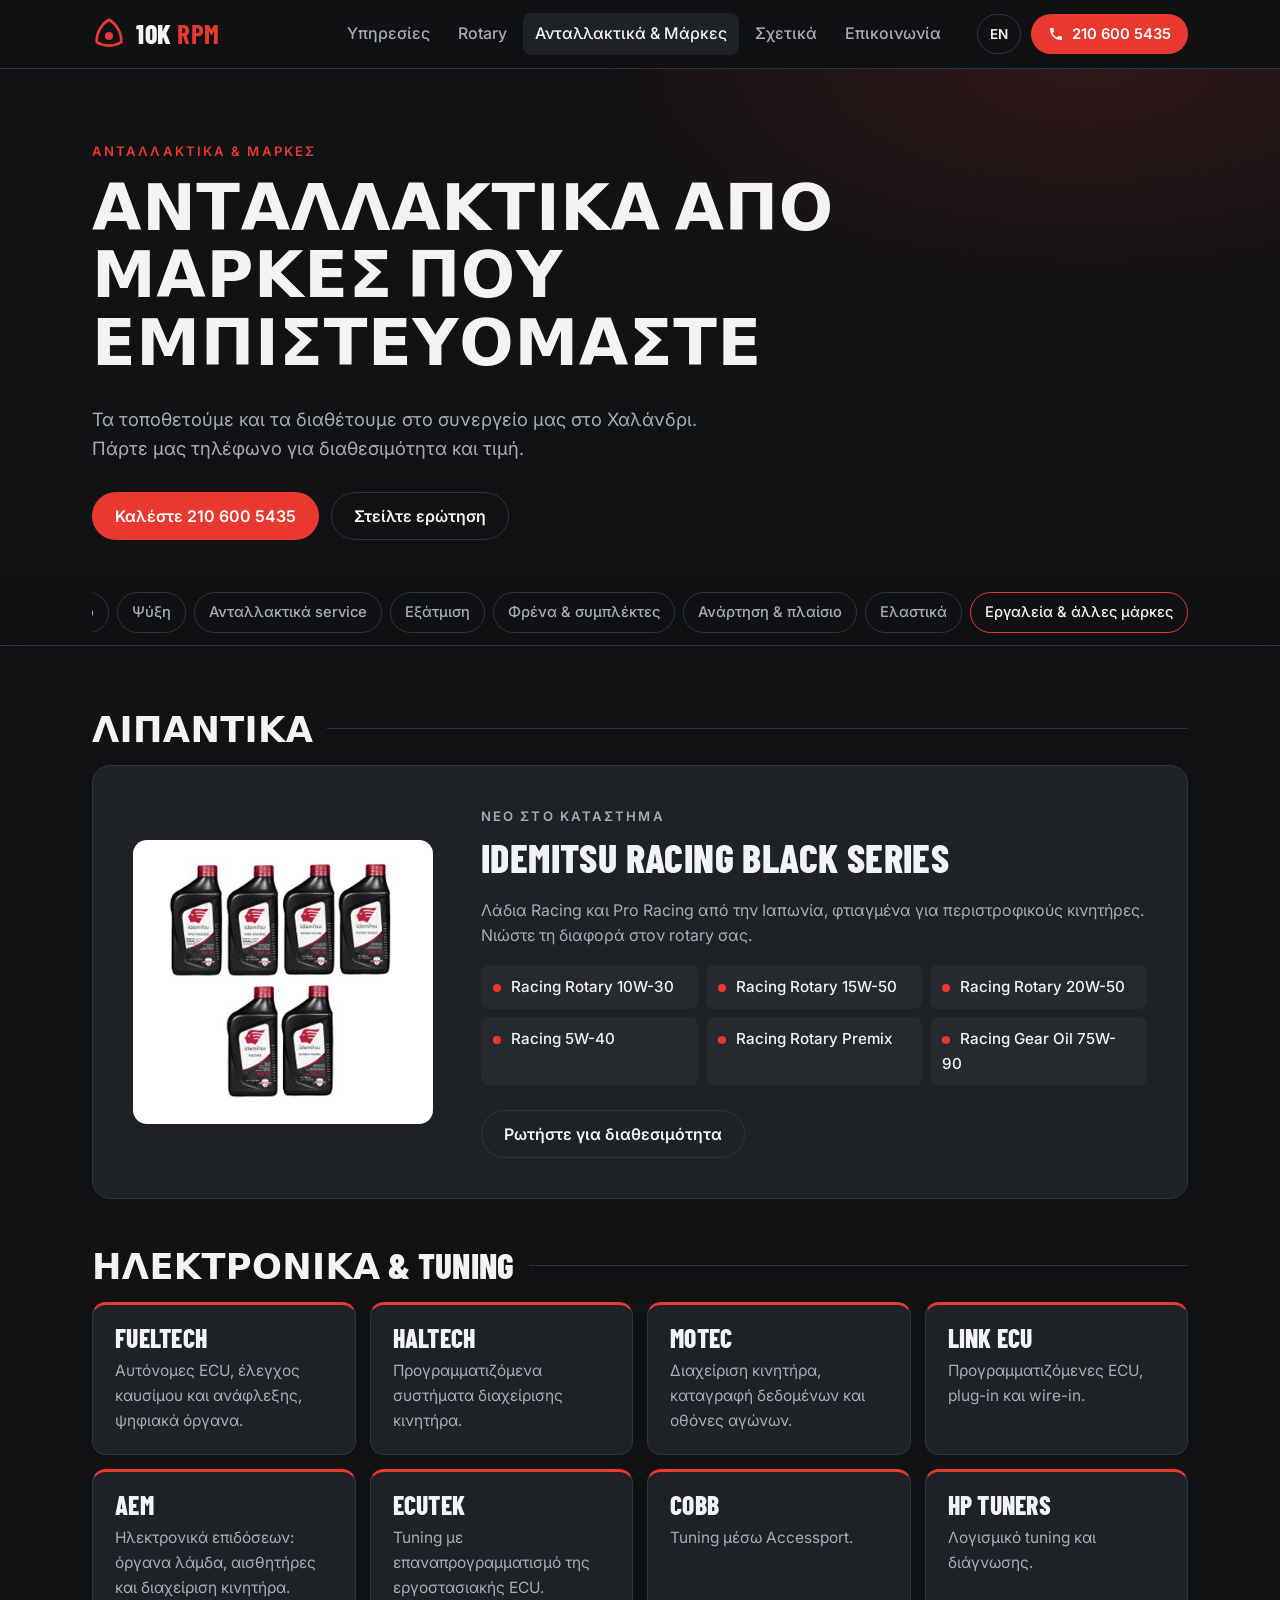
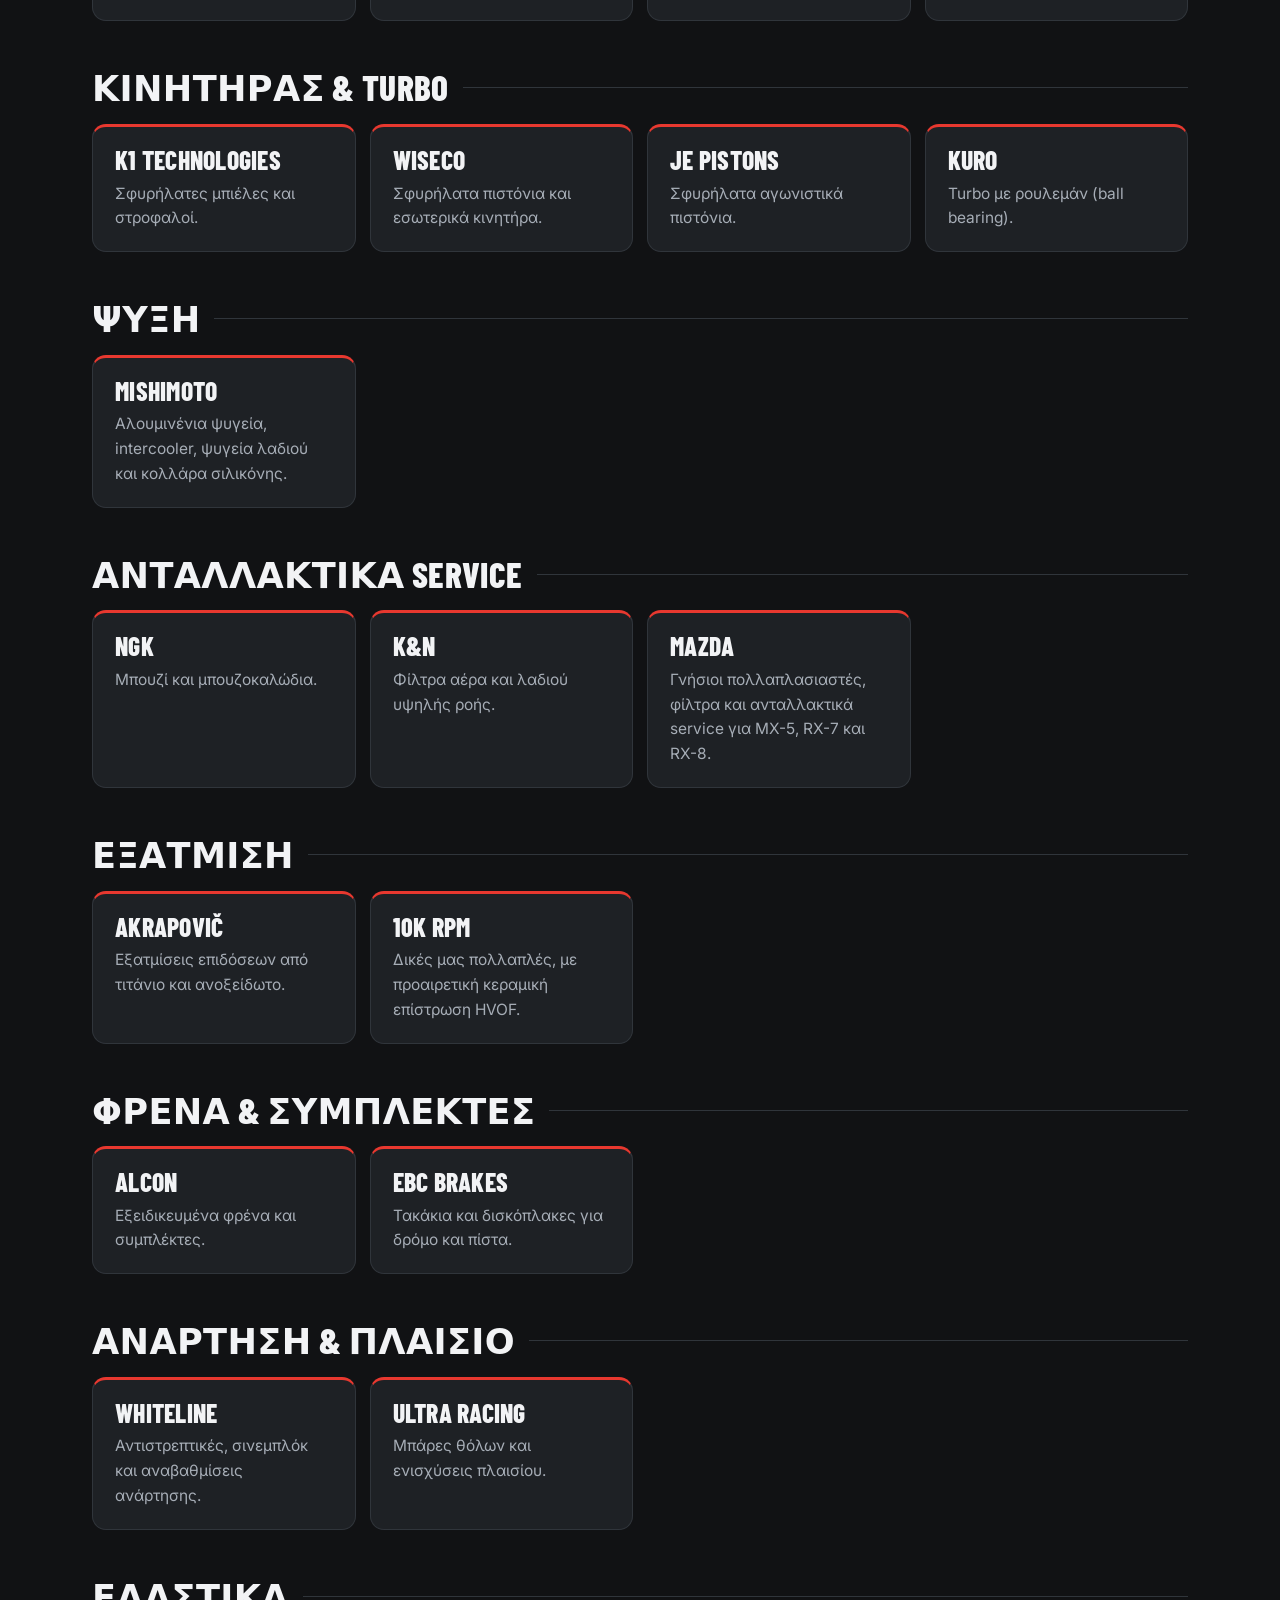
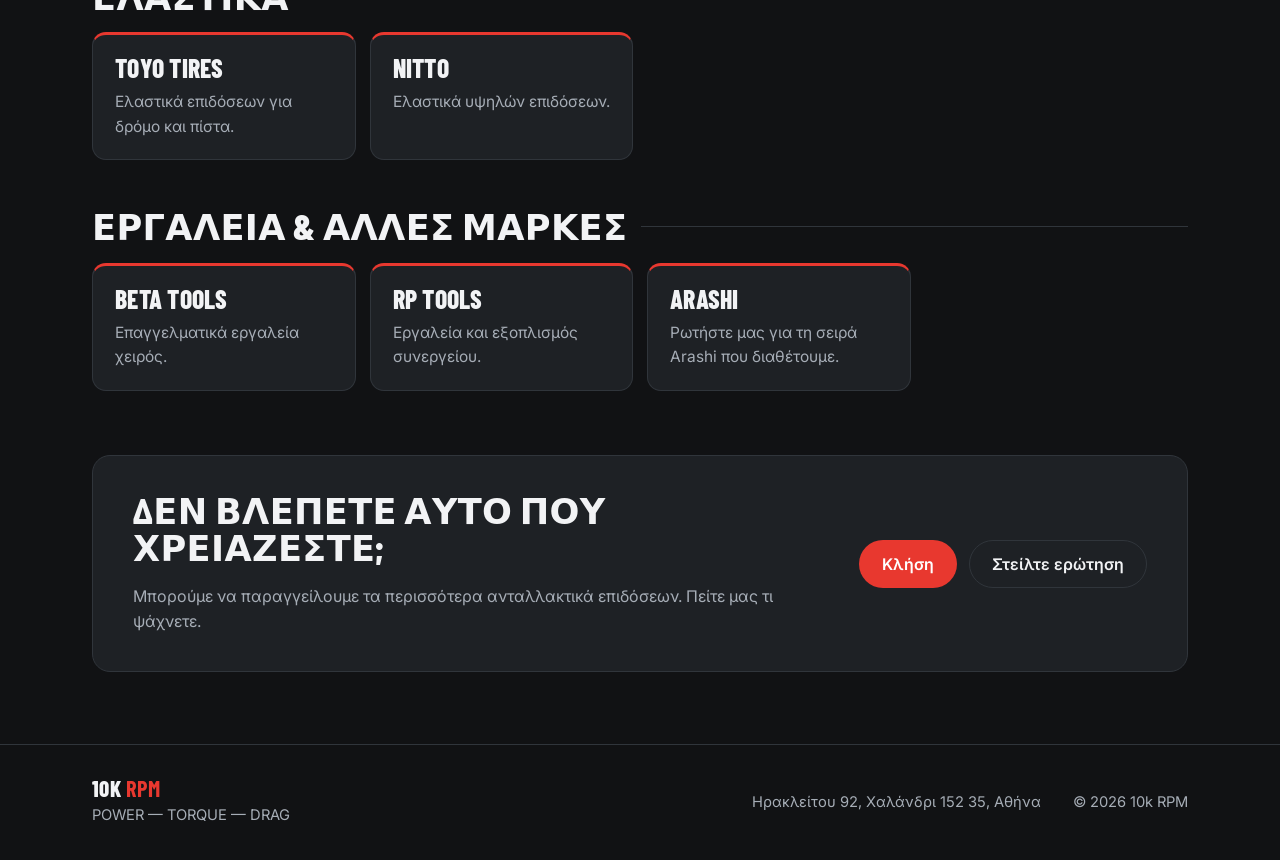
==== parts.html @ 4b0e2287 "Move parts and brands to their own page Add parts.html with every brand from the original site (27, " ====
<!doctype html>
<html lang="el">
<head>
  <meta charset="utf-8">
  <meta name="viewport" content="width=device-width, initial-scale=1">
  <title>Ανταλλακτικά &amp; Μάρκες | 10k RPM</title>
  <meta name="description" content="Ανταλλακτικά και μάρκες στην 10k RPM, Χαλάνδρι: Idemitsu, Mishimoto, FuelTech, Haltech, MoTeC, Alcon, EBC, Whiteline, Akrapovič και άλλες 27 μάρκες.">
  <meta name="theme-color" content="#111214">
  <meta property="og:title" content="Ανταλλακτικά &amp; Μάρκες | 10k RPM">
  <meta property="og:description" content="Λάδια, ηλεκτρονικά, ψύξη, φρένα, ανάρτηση, εξατμίσεις και ελαστικά από τις μάρκες που εμπιστευόμαστε.">
  <meta property="og:locale" content="el_GR">
  <meta property="og:locale:alternate" content="en_GB">
  <meta property="og:image" content="assets/workshop.jpg">
  <meta property="og:type" content="website">
  <link rel="icon" href="assets/favicon.svg" type="image/svg+xml">
  <link rel="preconnect" href="https://fonts.googleapis.com">
  <link rel="preconnect" href="https://fonts.gstatic.com" crossorigin>
  <link href="https://fonts.googleapis.com/css2?family=Barlow+Condensed:wght@600;700;800&family=Inter:wght@400;500;600&display=swap" rel="stylesheet">
  <link rel="stylesheet" href="styles.css">
</head>
<body data-page="parts" data-title-en="Parts &amp; Brands | 10k RPM">
  <a class="skip" href="#main" data-i18n="skip">Μετάβαση στο περιεχόμενο</a>

  <header class="site-header" id="top">
    <div class="wrap header-inner">
      <a class="brand" href="index.html" aria-label="10k RPM, αρχή σελίδας">
        <svg class="rotor" viewBox="0 0 100 100" aria-hidden="true">
          <path d="M50 8 C72 20 88 48 86 74 C62 88 38 88 14 74 C12 48 28 20 50 8 Z" />
          <circle cx="50" cy="56" r="12" />
        </svg>
        <span class="brand-text">10k <b>RPM</b></span>
      </a>

      <nav class="nav" id="nav" aria-label="Main">
        <a href="index.html#services" data-i18n="nav.services">Υπηρεσίες</a>
        <a href="index.html#rotary" data-i18n="nav.rotary">Rotary</a>
        <a href="parts.html" aria-current="page" data-i18n="nav.parts">Ανταλλακτικά &amp; Μάρκες</a>
        <a href="index.html#about" data-i18n="nav.about">Σχετικά</a>
        <a href="index.html#contact" data-i18n="nav.contact">Επικοινωνία</a>
      </nav>

      <div class="header-actions">
        <button class="lang" id="lang" type="button" aria-label="Switch language to English">EN</button>
        <a class="btn btn-sm btn-primary header-call" href="tel:+302106005435">
          <svg viewBox="0 0 24 24" aria-hidden="true"><path d="M6.6 10.8a15.1 15.1 0 0 0 6.6 6.6l2.2-2.2a1 1 0 0 1 1-.25 11.4 11.4 0 0 0 3.6.57 1 1 0 0 1 1 1V20a1 1 0 0 1-1 1A17 17 0 0 1 3 4a1 1 0 0 1 1-1h3.5a1 1 0 0 1 1 1c0 1.25.2 2.45.57 3.57a1 1 0 0 1-.25 1z"/></svg>
          <span>210 600 5435</span>
        </a>
        <button class="menu-btn" id="menuBtn" type="button" aria-expanded="false" aria-controls="nav" aria-label="Μενού">
          <span></span><span></span><span></span>
        </button>
      </div>
    </div>
  </header>

  <main id="main">
    <section class="page-hero">
      <div class="wrap">
        <p class="eyebrow" data-i18n="pp.eyebrow">Ανταλλακτικά &amp; μάρκες</p>
        <h1 data-i18n="pp.title">Ανταλλακτικά από μάρκες που εμπιστευόμαστε</h1>
        <p class="lead" data-i18n="pp.lead">Τα τοποθετούμε και τα διαθέτουμε στο συνεργείο μας στο Χαλάνδρι. Πάρτε μας τηλέφωνο για διαθεσιμότητα και τιμή.</p>
        <div class="cta-row">
          <a class="btn btn-primary" href="tel:+302106005435"><span data-i18n="pp.call">Καλέστε 210 600 5435</span></a>
          <a class="btn btn-ghost" href="index.html#contact" data-i18n="pp.ask">Στείλτε ερώτηση</a>
        </div>
      </div>
    </section>

    <nav class="cat-nav" aria-label="Κατηγορίες" data-i18n-aria="pp.cats">
      <div class="wrap">
        <div class="cat-nav-inner">
          <a href="#cat-oil" data-i18n="pc.oil">Λιπαντικά</a>
          <a href="#cat-ecu" data-i18n="pc.ecu">Ηλεκτρονικά &amp; tuning</a>
          <a href="#cat-engine" data-i18n="pc.engine">Κινητήρας &amp; turbo</a>
          <a href="#cat-cooling" data-i18n="pc.cooling">Ψύξη</a>
          <a href="#cat-service" data-i18n="pc.service">Ανταλλακτικά service</a>
          <a href="#cat-exhaust" data-i18n="pc.exhaust">Εξάτμιση</a>
          <a href="#cat-brakes" data-i18n="pc.brakes">Φρένα &amp; συμπλέκτες</a>
          <a href="#cat-chassis" data-i18n="pc.chassis">Ανάρτηση &amp; πλαίσιο</a>
          <a href="#cat-tyres" data-i18n="pc.tyres">Ελαστικά</a>
          <a href="#cat-more" data-i18n="pc.more">Εργαλεία &amp; άλλες μάρκες</a>
        </div>
      </div>
    </nav>

    <div class="wrap parts">
      <section class="cat" id="cat-oil" aria-labelledby="h-oil">
        <h2 class="cat-title" id="h-oil" data-i18n="pc.oil">Λιπαντικά</h2>
        <div class="feature" id="b-idemitsu">
          <div class="feature-img">
            <img src="assets/idemitsu.jpg" width="328" height="308" loading="lazy" alt="Φιάλες λαδιού Idemitsu Racing" data-i18n-alt="oil.alt">
          </div>
          <div class="feature-copy">
            <p class="eyebrow" data-i18n="oil.eyebrow">Νέο στο κατάστημα</p>
            <h3 class="feature-title" data-i18n="oil.title">Idemitsu Racing Black Series</h3>
            <p data-i18n="oil.lead">Λάδια Racing και Pro Racing από την Ιαπωνία, φτιαγμένα για περιστροφικούς κινητήρες. Νιώστε τη διαφορά στον rotary σας.</p>
            <ul class="oil-list">
              <li>Racing Rotary 10W-30</li>
              <li>Racing Rotary 15W-50</li>
              <li>Racing Rotary 20W-50</li>
              <li>Racing 5W-40</li>
              <li>Racing Rotary Premix</li>
              <li>Racing Gear Oil 75W-90</li>
            </ul>
            <a class="btn btn-ghost" href="index.html#contact" data-i18n="oil.cta">Ρωτήστε για διαθεσιμότητα</a>
          </div>
        </div>
      </section>
      <section class="cat" id="cat-ecu" aria-labelledby="h-ecu">
        <h2 class="cat-title" id="h-ecu" data-i18n="pc.ecu">Ηλεκτρονικά &amp; tuning</h2>
        <div class="brand-grid">
          <article class="brand-card" id="b-fueltech">
            <h3>FuelTech</h3>
            <p data-i18n="b.fueltech">Αυτόνομες ECU, έλεγχος καυσίμου και ανάφλεξης, ψηφιακά όργανα.</p>
          </article>
          <article class="brand-card" id="b-haltech">
            <h3>Haltech</h3>
            <p data-i18n="b.haltech">Προγραμματιζόμενα συστήματα διαχείρισης κινητήρα.</p>
          </article>
          <article class="brand-card" id="b-motec">
            <h3>MoTeC</h3>
            <p data-i18n="b.motec">Διαχείριση κινητήρα, καταγραφή δεδομένων και οθόνες αγώνων.</p>
          </article>
          <article class="brand-card" id="b-link">
            <h3>Link ECU</h3>
            <p data-i18n="b.link">Προγραμματιζόμενες ECU, plug-in και wire-in.</p>
          </article>
          <article class="brand-card" id="b-aem">
            <h3>AEM</h3>
            <p data-i18n="b.aem">Ηλεκτρονικά επιδόσεων: όργανα λάμδα, αισθητήρες και διαχείριση κινητήρα.</p>
          </article>
          <article class="brand-card" id="b-ecutek">
            <h3>EcuTek</h3>
            <p data-i18n="b.ecutek">Tuning με επαναπρογραμματισμό της εργοστασιακής ECU.</p>
          </article>
          <article class="brand-card" id="b-cobb">
            <h3>Cobb</h3>
            <p data-i18n="b.cobb">Tuning μέσω Accessport.</p>
          </article>
          <article class="brand-card" id="b-hptuners">
            <h3>HP Tuners</h3>
            <p data-i18n="b.hptuners">Λογισμικό tuning και διάγνωσης.</p>
          </article>
        </div>
      </section>
      <section class="cat" id="cat-engine" aria-labelledby="h-engine">
        <h2 class="cat-title" id="h-engine" data-i18n="pc.engine">Κινητήρας &amp; turbo</h2>
        <div class="brand-grid">
          <article class="brand-card" id="b-k1">
            <h3>K1 Technologies</h3>
            <p data-i18n="b.k1">Σφυρήλατες μπιέλες και στροφαλοί.</p>
          </article>
          <article class="brand-card" id="b-wiseco">
            <h3>Wiseco</h3>
            <p data-i18n="b.wiseco">Σφυρήλατα πιστόνια και εσωτερικά κινητήρα.</p>
          </article>
          <article class="brand-card" id="b-je">
            <h3>JE Pistons</h3>
            <p data-i18n="b.je">Σφυρήλατα αγωνιστικά πιστόνια.</p>
          </article>
          <article class="brand-card" id="b-kuro">
            <h3>Kuro</h3>
            <p data-i18n="b.kuro">Turbo με ρουλεμάν (ball bearing).</p>
          </article>
        </div>
      </section>
      <section class="cat" id="cat-cooling" aria-labelledby="h-cooling">
        <h2 class="cat-title" id="h-cooling" data-i18n="pc.cooling">Ψύξη</h2>
        <div class="brand-grid">
          <article class="brand-card" id="b-mishimoto">
            <h3>Mishimoto</h3>
            <p data-i18n="b.mishimoto">Αλουμινένια ψυγεία, intercooler, ψυγεία λαδιού και κολλάρα σιλικόνης.</p>
          </article>
        </div>
      </section>
      <section class="cat" id="cat-service" aria-labelledby="h-service">
        <h2 class="cat-title" id="h-service" data-i18n="pc.service">Ανταλλακτικά service</h2>
        <div class="brand-grid">
          <article class="brand-card" id="b-ngk">
            <h3>NGK</h3>
            <p data-i18n="b.ngk">Μπουζί και μπουζοκαλώδια.</p>
          </article>
          <article class="brand-card" id="b-kn">
            <h3>K&amp;N</h3>
            <p data-i18n="b.kn">Φίλτρα αέρα και λαδιού υψηλής ροής.</p>
          </article>
          <article class="brand-card" id="b-mazda">
            <h3>Mazda</h3>
            <p data-i18n="b.mazda">Γνήσιοι πολλαπλασιαστές, φίλτρα και ανταλλακτικά service για MX-5, RX-7 και RX-8.</p>
          </article>
        </div>
      </section>
      <section class="cat" id="cat-exhaust" aria-labelledby="h-exhaust">
        <h2 class="cat-title" id="h-exhaust" data-i18n="pc.exhaust">Εξάτμιση</h2>
        <div class="brand-grid">
          <article class="brand-card" id="b-akrapovic">
            <h3>Akrapovič</h3>
            <p data-i18n="b.akrapovic">Εξατμίσεις επιδόσεων από τιτάνιο και ανοξείδωτο.</p>
          </article>
          <article class="brand-card" id="b-10krpm">
            <h3>10k RPM</h3>
            <p data-i18n="b.10krpm">Δικές μας πολλαπλές, με προαιρετική κεραμική επίστρωση HVOF.</p>
          </article>
        </div>
      </section>
      <section class="cat" id="cat-brakes" aria-labelledby="h-brakes">
        <h2 class="cat-title" id="h-brakes" data-i18n="pc.brakes">Φρένα &amp; συμπλέκτες</h2>
        <div class="brand-grid">
          <article class="brand-card" id="b-alcon">
            <h3>Alcon</h3>
            <p data-i18n="b.alcon">Εξειδικευμένα φρένα και συμπλέκτες.</p>
          </article>
          <article class="brand-card" id="b-ebc">
            <h3>EBC Brakes</h3>
            <p data-i18n="b.ebc">Τακάκια και δισκόπλακες για δρόμο και πίστα.</p>
          </article>
        </div>
      </section>
      <section class="cat" id="cat-chassis" aria-labelledby="h-chassis">
        <h2 class="cat-title" id="h-chassis" data-i18n="pc.chassis">Ανάρτηση &amp; πλαίσιο</h2>
        <div class="brand-grid">
          <article class="brand-card" id="b-whiteline">
            <h3>Whiteline</h3>
            <p data-i18n="b.whiteline">Αντιστρεπτικές, σινεμπλόκ και αναβαθμίσεις ανάρτησης.</p>
          </article>
          <article class="brand-card" id="b-ultraracing">
            <h3>Ultra Racing</h3>
            <p data-i18n="b.ultraracing">Μπάρες θόλων και ενισχύσεις πλαισίου.</p>
          </article>
        </div>
      </section>
      <section class="cat" id="cat-tyres" aria-labelledby="h-tyres">
        <h2 class="cat-title" id="h-tyres" data-i18n="pc.tyres">Ελαστικά</h2>
        <div class="brand-grid">
          <article class="brand-card" id="b-toyo">
            <h3>Toyo Tires</h3>
            <p data-i18n="b.toyo">Ελαστικά επιδόσεων για δρόμο και πίστα.</p>
          </article>
          <article class="brand-card" id="b-nitto">
            <h3>Nitto</h3>
            <p data-i18n="b.nitto">Ελαστικά υψηλών επιδόσεων.</p>
          </article>
        </div>
      </section>
      <section class="cat" id="cat-more" aria-labelledby="h-more">
        <h2 class="cat-title" id="h-more" data-i18n="pc.more">Εργαλεία &amp; άλλες μάρκες</h2>
        <div class="brand-grid">
          <article class="brand-card" id="b-beta">
            <h3>Beta Tools</h3>
            <p data-i18n="b.beta">Επαγγελματικά εργαλεία χειρός.</p>
          </article>
          <article class="brand-card" id="b-rptools">
            <h3>RP Tools</h3>
            <p data-i18n="b.rptools">Εργαλεία και εξοπλισμός συνεργείου.</p>
          </article>
          <article class="brand-card" id="b-arashi">
            <h3>Arashi</h3>
            <p data-i18n="b.arashi">Ρωτήστε μας για τη σειρά Arashi που διαθέτουμε.</p>
          </article>
        </div>
      </section>

      <section class="cta-band">
        <div>
          <h2 data-i18n="pp.cta.title">Δεν βλέπετε αυτό που χρειάζεστε;</h2>
          <p data-i18n="pp.cta.text">Μπορούμε να παραγγείλουμε τα περισσότερα ανταλλακτικά επιδόσεων. Πείτε μας τι ψάχνετε.</p>
        </div>
        <div class="cta-row">
          <a class="btn btn-primary" href="tel:+302106005435" data-i18n="qb.call">Κλήση</a>
          <a class="btn btn-ghost" href="index.html#contact" data-i18n="pp.ask">Στείλτε ερώτηση</a>
        </div>
      </section>
    </div>
  </main>

  <footer class="footer">
    <div class="wrap footer-inner">
      <div>
        <span class="brand-text">10k <b>RPM</b></span>
        <p class="muted">POWER — TORQUE — DRAG</p>
      </div>
      <p class="muted" data-i18n="footer.addr">Ηρακλείτου 92, Χαλάνδρι 152 35, Αθήνα</p>
      <p class="muted">© <span id="year">2026</span> 10k RPM</p>
    </div>
  </footer>

  <!-- Mobile quick actions -->
  <nav class="quickbar" aria-label="Quick actions">
    <a href="tel:+302106005435"><span data-i18n="qb.call">Κλήση</span></a>
    <a href="https://www.google.com/maps/search/?api=1&amp;query=92+Iraklitou+St,+Chalandri+152+35,+Greece" target="_blank" rel="noopener"><span data-i18n="qb.dir">Οδηγίες</span></a>
    <a href="index.html#contact"><span data-i18n="qb.book">Ραντεβού</span></a>
  </nav>

  <script src="script.js" defer></script>
</body>
</html>
---- styles.css ----
:root {
  --bg: #111214;
  --bg-alt: #17191c;
  --surface: #1e2125;
  --surface-2: #262a2f;
  --border: #30353b;
  --text: #f2f3f5;
  --muted: #a6adb6;
  --accent: #e8382f;
  --accent-hover: #ff4a40;
  --accent-ink: #ffffff;
  --radius: 14px;
  --wrap: 1160px;
  --header-h: 68px;
  --font-head: "Barlow Condensed", "Arial Narrow", system-ui, sans-serif;
  --font-body: "Inter", system-ui, -apple-system, "Segoe UI", Roboto, sans-serif;
}

*, *::before, *::after { box-sizing: border-box; }
html { scroll-behavior: smooth; scroll-padding-top: calc(var(--header-h) + 12px); -webkit-text-size-adjust: 100%; }
@media (prefers-reduced-motion: reduce) { html { scroll-behavior: auto; } * { transition: none !important; } }

body {
  margin: 0;
  background: var(--bg);
  color: var(--text);
  font: 400 16px/1.6 var(--font-body);
  -webkit-font-smoothing: antialiased;
}
img { max-width: 100%; height: auto; display: block; }
a { color: inherit; }
h1, h2, h3 { font-family: var(--font-head); line-height: 1.05; margin: 0 0 .5em; letter-spacing: .01em; overflow-wrap: break-word; hyphens: auto; }
h1 { font-size: clamp(2.6rem, 6vw, 4.4rem); font-weight: 800; text-transform: uppercase; }
h2 { font-size: clamp(2rem, 4vw, 3rem); font-weight: 800; text-transform: uppercase; }
h3 { font-size: 1.4rem; font-weight: 700; }
p { margin: 0 0 1em; }

.wrap { width: 100%; max-width: var(--wrap); margin: 0 auto; padding: 0 16px; }
@media (min-width: 720px) { .wrap { padding: 0 32px; } }

.skip { position: absolute; left: -999px; top: 8px; background: var(--accent); color: #fff; padding: 8px 14px; border-radius: 8px; z-index: 100; }
.skip:focus { left: 8px; }
:focus-visible { outline: 2px solid var(--accent); outline-offset: 3px; }

.eyebrow { color: var(--accent); font-weight: 600; font-size: .82rem; letter-spacing: .16em; text-transform: uppercase; margin-bottom: .7em; }
.muted { color: var(--muted); }

/* Buttons */
.btn {
  display: inline-flex; align-items: center; justify-content: center; gap: 8px;
  min-height: 48px; padding: 0 22px; border-radius: 999px;
  font: 600 1rem var(--font-body); text-decoration: none; cursor: pointer;
  border: 1.5px solid transparent; transition: background .15s, border-color .15s, transform .15s;
}
.btn:active { transform: translateY(1px); }
.btn-primary { background: var(--accent); color: var(--accent-ink); }
.btn-primary:hover { background: var(--accent-hover); }
.btn-ghost { border-color: var(--border); color: var(--text); background: transparent; }
.btn-ghost:hover { border-color: var(--text); }
.btn-sm { min-height: 40px; padding: 0 16px; font-size: .92rem; }
.btn svg { width: 16px; height: 16px; fill: currentColor; }

/* Header */
.site-header {
  position: sticky; top: 0; z-index: 50;
  background: color-mix(in srgb, var(--bg) 88%, transparent);
  backdrop-filter: blur(12px); -webkit-backdrop-filter: blur(12px);
  border-bottom: 1px solid var(--border);
}
.header-inner { height: var(--header-h); display: flex; align-items: center; gap: 24px; }
.brand { display: flex; align-items: center; gap: 10px; text-decoration: none; }
.rotor { width: 34px; height: 34px; }
.rotor path { fill: none; stroke: var(--accent); stroke-width: 8; }
.rotor circle { fill: var(--accent); }
.brand-text { font: 800 1.7rem/1 var(--font-head); text-transform: uppercase; letter-spacing: .02em; }
.brand-text b { color: var(--accent); }

.nav { display: flex; gap: 4px; margin-left: auto; }
.nav a { text-decoration: none; color: var(--muted); font-weight: 500; padding: 8px 12px; border-radius: 8px; }
.nav a:hover, .nav a[aria-current="page"] { color: var(--text); background: var(--surface); }
.header-actions { display: flex; align-items: center; gap: 10px; }
.lang {
  min-width: 44px; height: 40px; border-radius: 999px; border: 1.5px solid var(--border);
  background: transparent; color: var(--text); font: 600 .85rem var(--font-body); cursor: pointer;
}
.lang:hover { border-color: var(--text); }
.menu-btn { display: none; width: 44px; height: 44px; border: 0; background: transparent; cursor: pointer; padding: 10px; }
.menu-btn span { display: block; height: 2px; background: var(--text); margin: 5px 0; border-radius: 2px; transition: transform .2s, opacity .2s; }
.menu-btn[aria-expanded="true"] span:nth-child(1) { transform: translateY(7px) rotate(45deg); }
.menu-btn[aria-expanded="true"] span:nth-child(2) { opacity: 0; }
.menu-btn[aria-expanded="true"] span:nth-child(3) { transform: translateY(-7px) rotate(-45deg); }

@media (max-width: 900px) {
  .menu-btn { display: block; }
  .header-call { display: none; }
  .header-actions { margin-left: auto; }
  .nav {
    position: fixed; inset: var(--header-h) 0 auto 0; flex-direction: column; gap: 0;
    background: var(--bg); border-bottom: 1px solid var(--border); padding: 8px 16px 16px;
    transform: translateY(-8px); opacity: 0; visibility: hidden; transition: opacity .2s, transform .2s, visibility .2s;
  }
  .nav.open { transform: none; opacity: 1; visibility: visible; }
  .nav a { padding: 14px 8px; font-size: 1.1rem; border-bottom: 1px solid var(--border); border-radius: 0; color: var(--text); }
  .nav a:last-child { border-bottom: 0; }
}

/* Hero */
.hero { padding: 48px 0 56px; background: radial-gradient(900px 500px at 85% 0%, rgba(232,56,47,.16), transparent 60%); }
.hero-grid { display: grid; gap: 36px; align-items: center; }
@media (min-width: 960px) { .hero { padding: 80px 0 88px; } .hero-grid { grid-template-columns: 1.05fr 1fr; gap: 56px; } }
.lead { font-size: 1.15rem; color: var(--muted); max-width: 34em; }
.cta-row { display: flex; flex-wrap: wrap; gap: 12px; margin: 28px 0 32px; }
.hero-facts { list-style: none; padding: 0; margin: 0; display: grid; grid-template-columns: repeat(3, 1fr); gap: 10px; }
.hero-facts li { background: var(--surface); border: 1px solid var(--border); border-radius: 12px; padding: 12px 14px; }
.hero-facts strong { display: block; font: 700 1.3rem/1.1 var(--font-head); white-space: nowrap; }
@media (max-width: 520px) { .hero-facts li { padding: 10px; } .hero-facts strong { font-size: 1.1rem; } .hero-facts span { font-size: .78rem; } }
.hero-facts span { color: var(--muted); font-size: .85rem; }
.hero-media { margin: 0; position: relative; border-radius: var(--radius); overflow: hidden; border: 1px solid var(--border); box-shadow: 0 30px 60px -30px rgba(0,0,0,.7); }
.hero-media img { width: 100%; aspect-ratio: 777 / 495; object-fit: cover; }
.hero-media figcaption { position: absolute; left: 14px; bottom: 14px; }
.tag { display: inline-block; background: rgba(17,18,20,.82); border: 1px solid var(--border); padding: 6px 12px; border-radius: 999px; font: 700 .9rem var(--font-head); letter-spacing: .14em; }

/* Sections */
.section { padding: 72px 0; }
.section-alt { background: var(--bg-alt); border-top: 1px solid var(--border); border-bottom: 1px solid var(--border); }
@media (min-width: 960px) { .section { padding: 96px 0; } }
.section-head { max-width: 640px; margin-bottom: 40px; }
.section-head p:last-child { color: var(--muted); font-size: 1.08rem; }

.cards { display: grid; gap: 16px; grid-template-columns: repeat(auto-fill, minmax(250px, 1fr)); }
.card { background: var(--surface); border: 1px solid var(--border); border-radius: var(--radius); padding: 24px; transition: border-color .2s, transform .2s; }
.card:hover { border-color: color-mix(in srgb, var(--accent) 60%, var(--border)); transform: translateY(-2px); }
.card p { color: var(--muted); margin: 0; font-size: .97rem; }
.icon { width: 44px; height: 44px; border-radius: 12px; display: grid; place-items: center; background: rgba(232,56,47,.12); margin-bottom: 16px; }
.icon svg { width: 24px; height: 24px; fill: none; stroke: var(--accent); stroke-width: 1.8; stroke-linecap: round; stroke-linejoin: round; }

/* Rotary split */
.split { display: grid; gap: 40px; align-items: center; }
@media (min-width: 900px) { .split { grid-template-columns: 1fr 1fr; gap: 64px; } }
.split p { color: var(--muted); font-size: 1.08rem; }
.split .btn { margin-top: 8px; }
.models { list-style: none; padding: 0; margin: 0; display: grid; gap: 10px; grid-template-columns: repeat(auto-fill, minmax(220px, 1fr)); }
.models li { background: var(--surface); border: 1px solid var(--border); border-left: 3px solid var(--accent); border-radius: 10px; padding: 14px 16px; }
.model { display: block; font: 700 1.35rem/1.1 var(--font-head); }
.spec { color: var(--muted); font-size: .88rem; }

/* Feature (Idemitsu) */
.feature { display: grid; gap: 32px; align-items: center; background: var(--surface); border: 1px solid var(--border); border-radius: calc(var(--radius) + 4px); padding: 24px; }
@media (min-width: 820px) { .feature { grid-template-columns: 300px 1fr; padding: 40px; gap: 48px; } }
.feature-img { background: #fff; border-radius: var(--radius); padding: 16px; max-width: 320px; margin: 0 auto; }
.feature-copy p { color: var(--muted); }
.oil-list { list-style: none; padding: 0; margin: 0 0 24px; display: grid; grid-template-columns: repeat(auto-fill, minmax(190px, 1fr)); gap: 8px; }
.oil-list li { background: var(--surface-2); border-radius: 8px; padding: 10px 12px; font-weight: 500; font-size: .95rem; }
.oil-list li::before { content: ""; display: inline-block; width: 8px; height: 8px; border-radius: 50%; background: var(--accent); margin-right: 10px; vertical-align: middle; }

.feature-title { font-size: clamp(1.8rem, 3.4vw, 2.5rem); font-weight: 800; text-transform: uppercase; }

/* Home: parts teaser */
.cat-links { list-style: none; padding: 0; margin: 0 0 32px; display: grid; gap: 12px; grid-template-columns: repeat(auto-fill, minmax(220px, 1fr)); }
.cat-links a { display: grid; gap: 4px; height: 100%; text-decoration: none; background: var(--surface); border: 1px solid var(--border); border-radius: 12px; padding: 16px 18px; transition: border-color .2s, transform .2s; }
.cat-links a:hover { border-color: var(--accent); transform: translateY(-2px); }
.cat-links strong { font: 700 1.3rem/1.1 var(--font-head); }
.cat-links strong::after { content: " →"; color: var(--accent); }
.cat-links span { color: var(--muted); font-size: .9rem; }

/* Parts page */
html:has(.cat-nav) { scroll-padding-top: calc(var(--header-h) + 72px); }
.page-hero { padding: 48px 0 32px; background: radial-gradient(900px 400px at 85% 0%, rgba(232,56,47,.14), transparent 60%); }
@media (min-width: 960px) { .page-hero { padding: 72px 0 40px; } }
.page-hero h1 { max-width: 14em; font-size: clamp(2.2rem, 8vw, 4rem); }
.page-hero .cta-row { margin-bottom: 0; }
.cat-nav { position: sticky; top: var(--header-h); z-index: 30; background: color-mix(in srgb, var(--bg) 92%, transparent); backdrop-filter: blur(12px); -webkit-backdrop-filter: blur(12px); border-bottom: 1px solid var(--border); }
.cat-nav-inner { display: flex; gap: 8px; overflow-x: auto; padding: 12px 0; scrollbar-width: none; }
.cat-nav-inner::-webkit-scrollbar { display: none; }
.cat-nav a { flex: none; text-decoration: none; border: 1px solid var(--border); border-radius: 999px; padding: 8px 14px; font-weight: 500; font-size: .92rem; color: var(--muted); white-space: nowrap; }
.cat-nav a:hover, .cat-nav a.active { color: var(--text); border-color: var(--accent); }
.parts { padding-top: 16px; padding-bottom: 72px; }
.cat { padding-top: 48px; }
.cat-title { font-size: clamp(1.6rem, 3vw, 2.2rem); display: flex; align-items: center; gap: 14px; }
.cat-title::after { content: ""; flex: 1; height: 1px; background: var(--border); }
.brand-grid { display: grid; gap: 14px; grid-template-columns: repeat(auto-fill, minmax(240px, 1fr)); }
.brand-card { background: var(--surface); border: 1px solid var(--border); border-top: 3px solid var(--accent); border-radius: var(--radius); padding: 20px 22px; }
.brand-card h3 { font-size: 1.6rem; font-weight: 800; text-transform: uppercase; margin-bottom: .3em; }
.brand-card p { color: var(--muted); margin: 0; font-size: .97rem; }
.brand-card:target, .feature:target { border-color: var(--accent); box-shadow: 0 0 0 2px var(--accent); }
.cta-band { margin-top: 64px; display: grid; gap: 20px; align-items: center; background: var(--surface); border: 1px solid var(--border); border-radius: calc(var(--radius) + 4px); padding: 28px 24px; }
@media (min-width: 820px) { .cta-band { grid-template-columns: 1fr auto; padding: 36px 40px; } }
.cta-band h2 { font-size: clamp(1.6rem, 3vw, 2.2rem); }
.cta-band p { color: var(--muted); margin: 0; }
.cta-band .cta-row { margin: 0; }

/* About */
.about { max-width: 760px; text-align: center; }
.about p { color: var(--muted); font-size: 1.1rem; }
.social { list-style: none; padding: 0; margin: 28px 0 0; display: flex; justify-content: center; flex-wrap: wrap; gap: 10px; }
.social a { display: inline-flex; min-height: 44px; align-items: center; padding: 0 18px; border: 1px solid var(--border); border-radius: 999px; text-decoration: none; font-weight: 500; }
.social a:hover { border-color: var(--accent); color: var(--accent); }

/* Contact */
.contact-grid { display: grid; gap: 24px; }
@media (min-width: 960px) { .contact-grid { grid-template-columns: 1fr 1.1fr; gap: 40px; } }
.contact-info { display: grid; gap: 12px; align-content: start; }
.info-row { display: grid; gap: 2px; text-decoration: none; background: var(--surface); border: 1px solid var(--border); border-radius: 12px; padding: 16px 18px; transition: border-color .2s; }
.info-row:hover { border-color: var(--accent); }
.info-row .label { color: var(--muted); font-size: .8rem; text-transform: uppercase; letter-spacing: .12em; }
.info-row .value { font-size: 1.15rem; font-weight: 600; overflow-wrap: anywhere; }
.info-row .hint { color: var(--accent); font-size: .9rem; font-weight: 500; }
.map { border-radius: 12px; overflow: hidden; border: 1px solid var(--border); aspect-ratio: 16 / 10; background: var(--surface); }
.map iframe { width: 100%; height: 100%; border: 0; filter: grayscale(.3) contrast(1.05); }

.form { background: var(--surface); border: 1px solid var(--border); border-radius: var(--radius); padding: 24px; display: grid; gap: 16px; align-content: start; }
@media (min-width: 600px) { .form { grid-template-columns: 1fr 1fr; padding: 32px; } }
.field-full, .form .field:has(textarea) { grid-column: 1 / -1; }
.field label { display: block; font-weight: 500; margin-bottom: 6px; font-size: .95rem; }
.field input, .field select, .field textarea {
  width: 100%; min-height: 48px; padding: 12px 14px; border-radius: 10px;
  border: 1.5px solid var(--border); background: var(--bg); color: var(--text);
  font: 400 1rem var(--font-body);
}
.field textarea { resize: vertical; min-height: 110px; }
.field input:focus, .field select:focus, .field textarea:focus { outline: none; border-color: var(--accent); }
.field [aria-invalid="true"] { border-color: var(--accent); }
.form-error { color: var(--accent-hover); margin: 0; grid-column: 1 / -1; font-weight: 500; }
.form-note { color: var(--muted); font-size: .85rem; margin: 0; text-align: center; }

/* Footer */
.footer { border-top: 1px solid var(--border); padding: 32px 0 96px; }
@media (min-width: 900px) { .footer { padding-bottom: 32px; } }
.footer-inner { display: grid; gap: 12px; }
@media (min-width: 900px) { .footer-inner { grid-template-columns: 1fr auto auto; align-items: center; gap: 32px; } }
.footer p { margin: 0; font-size: .92rem; }
.footer .brand-text { font-size: 1.4rem; }

/* Mobile quick bar */
.quickbar {
  position: fixed; left: 0; right: 0; bottom: 0; z-index: 40;
  display: grid; grid-template-columns: repeat(3, 1fr);
  background: color-mix(in srgb, var(--bg) 92%, transparent); backdrop-filter: blur(12px); -webkit-backdrop-filter: blur(12px);
  border-top: 1px solid var(--border); padding: 8px 8px calc(8px + env(safe-area-inset-bottom));
  gap: 8px;
}
.quickbar a { min-height: 48px; display: grid; place-items: center; text-decoration: none; font-weight: 600; border-radius: 10px; background: var(--surface); border: 1px solid var(--border); }
.quickbar a:first-child { background: var(--accent); border-color: var(--accent); color: #fff; }
@media (min-width: 900px) { .quickbar { display: none; } }
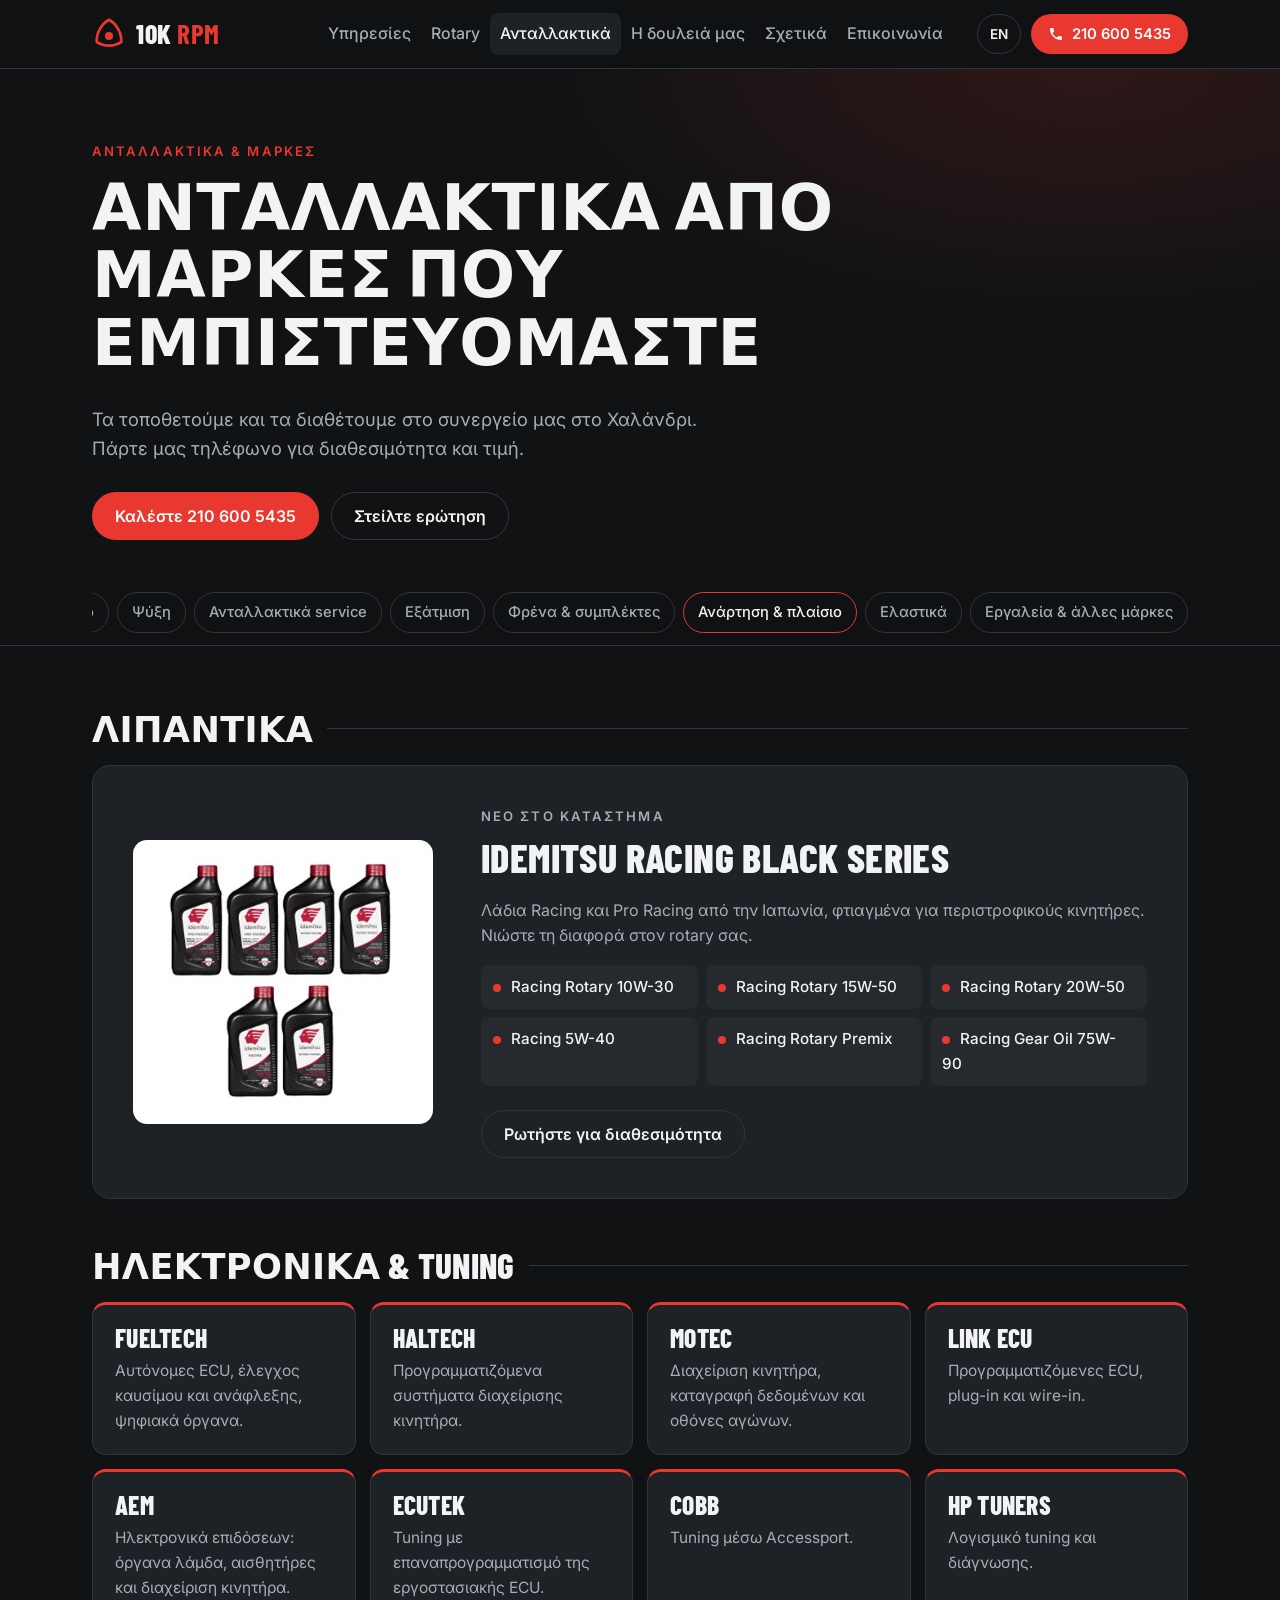
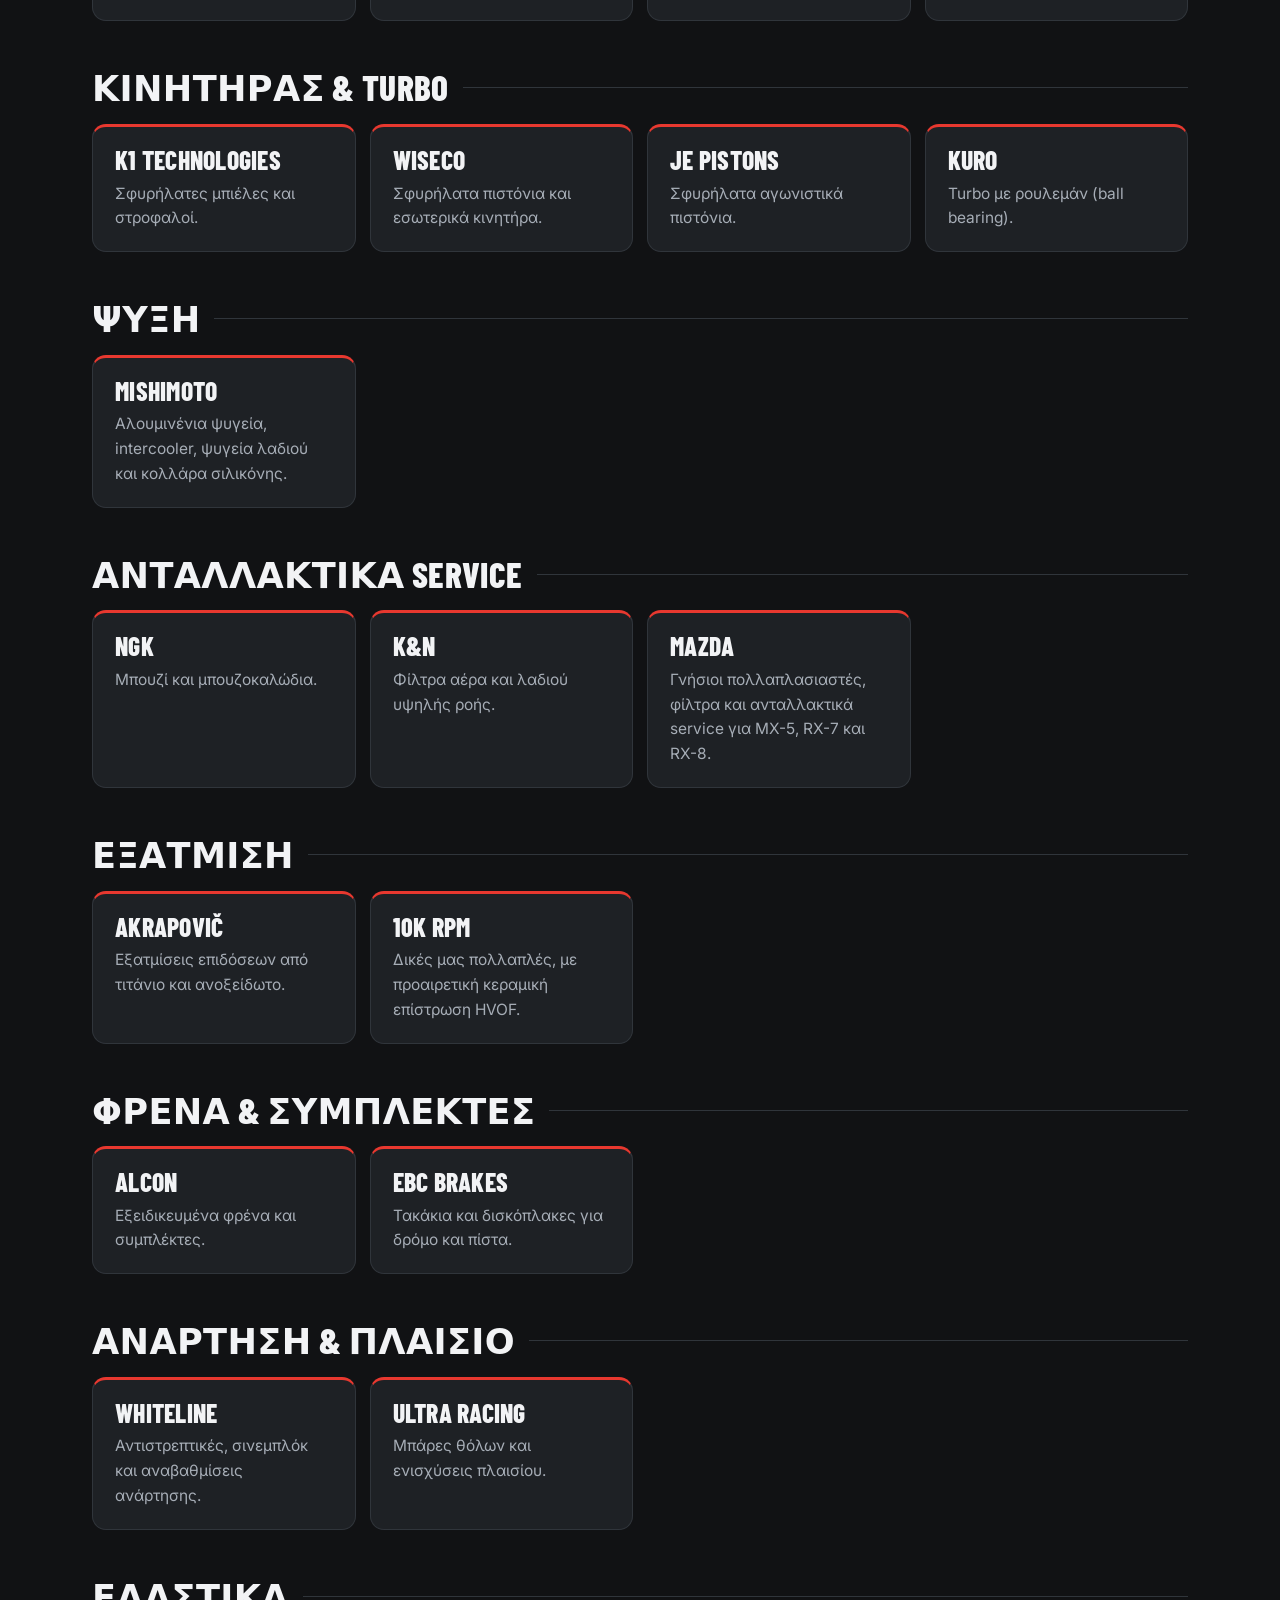
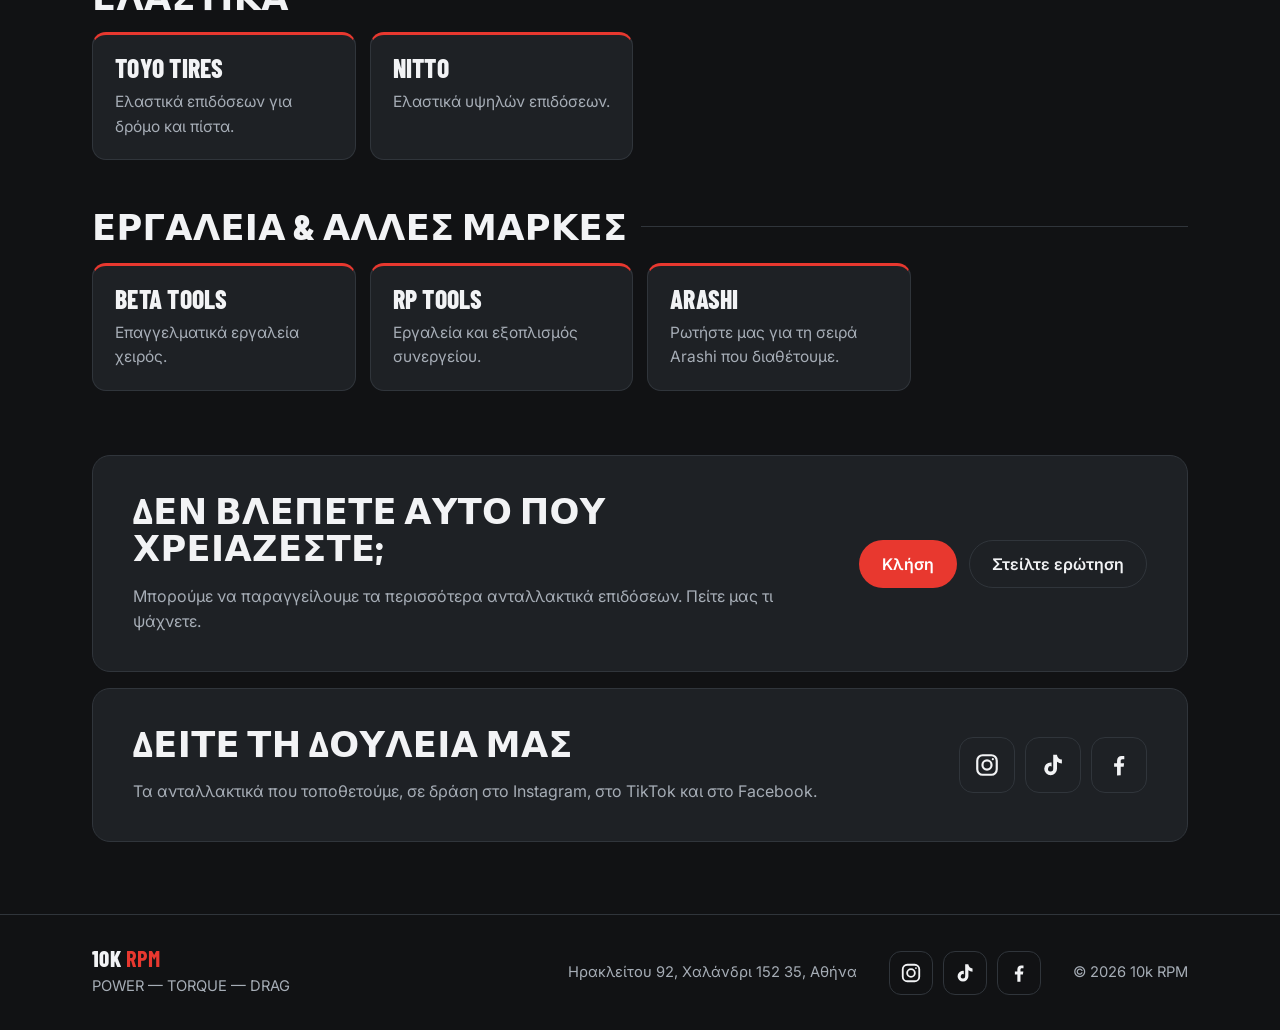
==== commit f7b08788: "Feature social media throughout the site Add a 'See our work' section with Instagram, TikTok and Fac" ====
--- a/parts.html
+++ b/parts.html
@@ -34,9 +34,15 @@
       <nav class="nav" id="nav" aria-label="Main">
         <a href="index.html#services" data-i18n="nav.services">Υπηρεσίες</a>
         <a href="index.html#rotary" data-i18n="nav.rotary">Rotary</a>
-        <a href="parts.html" aria-current="page" data-i18n="nav.parts">Ανταλλακτικά &amp; Μάρκες</a>
+        <a href="parts.html" aria-current="page" data-i18n="nav.parts">Ανταλλακτικά</a>
+        <a href="index.html#social" data-i18n="nav.social">Η δουλειά μας</a>
         <a href="index.html#about" data-i18n="nav.about">Σχετικά</a>
         <a href="index.html#contact" data-i18n="nav.contact">Επικοινωνία</a>
+        <div class="nav-social">
+          <a href="https://www.instagram.com/10k.rpm.service_tuning/" target="_blank" rel="noopener" aria-label="Instagram"><svg viewBox="0 0 24 24" aria-hidden="true" class="si si-stroke"><rect x="3" y="3" width="18" height="18" rx="5"/><circle cx="12" cy="12" r="4.2"/><circle cx="17.4" cy="6.6" r="1" class="dot"/></svg></a>
+          <a href="https://www.tiktok.com/@www.10krpm.com" target="_blank" rel="noopener" aria-label="TikTok"><svg viewBox="0 0 24 24" aria-hidden="true" class="si"><path d="M15.6 2.5c.4 2.6 2.1 4.3 4.6 4.5v3.5a8 8 0 0 1-4.5-1.4v6.4a5.9 5.9 0 1 1-5.9-5.9c.3 0 .6 0 .9.1v3.6a2.4 2.4 0 1 0 1.5 2.2V2.5z"/></svg></a>
+          <a href="https://www.facebook.com/profile.php?id=61552521843421" target="_blank" rel="noopener" aria-label="Facebook"><svg viewBox="0 0 24 24" aria-hidden="true" class="si"><path d="M13.6 21.5v-8h2.7l.4-3.2h-3.1V8.3c0-.9.3-1.6 1.6-1.6h1.7V3.9c-.3 0-1.3-.1-2.5-.1-2.5 0-4.2 1.5-4.2 4.3v2.3H7.5v3.2h2.7v8z"/></svg></a>
+        </div>
       </nav>
 
       <div class="header-actions">
@@ -269,6 +275,18 @@
           <a class="btn btn-ghost" href="index.html#contact" data-i18n="pp.ask">Στείλτε ερώτηση</a>
         </div>
       </section>
+
+      <section class="cta-band cta-social">
+        <div>
+          <h2 data-i18n="so.title">Δείτε τη δουλειά μας</h2>
+          <p data-i18n="pp.social">Τα ανταλλακτικά που τοποθετούμε, σε δράση στο Instagram, στο TikTok και στο Facebook.</p>
+        </div>
+        <div class="footer-social big">
+          <a href="https://www.instagram.com/10k.rpm.service_tuning/" target="_blank" rel="noopener" aria-label="Instagram"><svg viewBox="0 0 24 24" aria-hidden="true" class="si si-stroke"><rect x="3" y="3" width="18" height="18" rx="5"/><circle cx="12" cy="12" r="4.2"/><circle cx="17.4" cy="6.6" r="1" class="dot"/></svg></a>
+          <a href="https://www.tiktok.com/@www.10krpm.com" target="_blank" rel="noopener" aria-label="TikTok"><svg viewBox="0 0 24 24" aria-hidden="true" class="si"><path d="M15.6 2.5c.4 2.6 2.1 4.3 4.6 4.5v3.5a8 8 0 0 1-4.5-1.4v6.4a5.9 5.9 0 1 1-5.9-5.9c.3 0 .6 0 .9.1v3.6a2.4 2.4 0 1 0 1.5 2.2V2.5z"/></svg></a>
+          <a href="https://www.facebook.com/profile.php?id=61552521843421" target="_blank" rel="noopener" aria-label="Facebook"><svg viewBox="0 0 24 24" aria-hidden="true" class="si"><path d="M13.6 21.5v-8h2.7l.4-3.2h-3.1V8.3c0-.9.3-1.6 1.6-1.6h1.7V3.9c-.3 0-1.3-.1-2.5-.1-2.5 0-4.2 1.5-4.2 4.3v2.3H7.5v3.2h2.7v8z"/></svg></a>
+        </div>
+      </section>
     </div>
   </main>
 
@@ -279,6 +297,11 @@
         <p class="muted">POWER — TORQUE — DRAG</p>
       </div>
       <p class="muted" data-i18n="footer.addr">Ηρακλείτου 92, Χαλάνδρι 152 35, Αθήνα</p>
+      <div class="footer-social">
+        <a href="https://www.instagram.com/10k.rpm.service_tuning/" target="_blank" rel="noopener" aria-label="Instagram"><svg viewBox="0 0 24 24" aria-hidden="true" class="si si-stroke"><rect x="3" y="3" width="18" height="18" rx="5"/><circle cx="12" cy="12" r="4.2"/><circle cx="17.4" cy="6.6" r="1" class="dot"/></svg></a>
+        <a href="https://www.tiktok.com/@www.10krpm.com" target="_blank" rel="noopener" aria-label="TikTok"><svg viewBox="0 0 24 24" aria-hidden="true" class="si"><path d="M15.6 2.5c.4 2.6 2.1 4.3 4.6 4.5v3.5a8 8 0 0 1-4.5-1.4v6.4a5.9 5.9 0 1 1-5.9-5.9c.3 0 .6 0 .9.1v3.6a2.4 2.4 0 1 0 1.5 2.2V2.5z"/></svg></a>
+        <a href="https://www.facebook.com/profile.php?id=61552521843421" target="_blank" rel="noopener" aria-label="Facebook"><svg viewBox="0 0 24 24" aria-hidden="true" class="si"><path d="M13.6 21.5v-8h2.7l.4-3.2h-3.1V8.3c0-.9.3-1.6 1.6-1.6h1.7V3.9c-.3 0-1.3-.1-2.5-.1-2.5 0-4.2 1.5-4.2 4.3v2.3H7.5v3.2h2.7v8z"/></svg></a>
+      </div>
       <p class="muted">© <span id="year">2026</span> 10k RPM</p>
     </div>
   </footer>
--- a/styles.css
+++ b/styles.css
@@ -68,7 +68,7 @@
   border-bottom: 1px solid var(--border);
 }
 .header-inner { height: var(--header-h); display: flex; align-items: center; gap: 24px; }
-.brand { display: flex; align-items: center; gap: 10px; text-decoration: none; }
+.brand { display: flex; align-items: center; gap: 10px; text-decoration: none; flex: none; white-space: nowrap; }
 .rotor { width: 34px; height: 34px; }
 .rotor path { fill: none; stroke: var(--accent); stroke-width: 8; }
 .rotor circle { fill: var(--accent); }
@@ -76,9 +76,10 @@
 .brand-text b { color: var(--accent); }
 
 .nav { display: flex; gap: 4px; margin-left: auto; }
-.nav a { text-decoration: none; color: var(--muted); font-weight: 500; padding: 8px 12px; border-radius: 8px; }
+.nav a { text-decoration: none; color: var(--muted); font-weight: 500; padding: 8px 12px; border-radius: 8px; white-space: nowrap; }
+@media (min-width: 1141px) { .nav { gap: 0; } .nav a { padding: 8px 10px; } }
 .nav a:hover, .nav a[aria-current="page"] { color: var(--text); background: var(--surface); }
-.header-actions { display: flex; align-items: center; gap: 10px; }
+.header-actions { display: flex; align-items: center; gap: 10px; flex: none; white-space: nowrap; }
 .lang {
   min-width: 44px; height: 40px; border-radius: 999px; border: 1.5px solid var(--border);
   background: transparent; color: var(--text); font: 600 .85rem var(--font-body); cursor: pointer;
@@ -90,9 +91,10 @@
 .menu-btn[aria-expanded="true"] span:nth-child(2) { opacity: 0; }
 .menu-btn[aria-expanded="true"] span:nth-child(3) { transform: translateY(-7px) rotate(-45deg); }
 
-@media (max-width: 900px) {
+@media (max-width: 900px) { .header-call { display: none; } }
+.nav-social { display: none; }
+@media (max-width: 1140px) {
   .menu-btn { display: block; }
-  .header-call { display: none; }
   .header-actions { margin-left: auto; }
   .nav {
     position: fixed; inset: var(--header-h) 0 auto 0; flex-direction: column; gap: 0;
@@ -101,7 +103,8 @@
   }
   .nav.open { transform: none; opacity: 1; visibility: visible; }
   .nav a { padding: 14px 8px; font-size: 1.1rem; border-bottom: 1px solid var(--border); border-radius: 0; color: var(--text); }
-  .nav a:last-child { border-bottom: 0; }
+  .nav-social { display: flex; gap: 10px; padding-top: 14px; }
+  .nav .nav-social a { border: 1px solid var(--border); border-radius: 12px; padding: 10px; width: 48px; height: 48px; display: grid; place-items: center; }
 }
 
 /* Hero */
@@ -227,7 +230,7 @@
 .footer { border-top: 1px solid var(--border); padding: 32px 0 96px; }
 @media (min-width: 900px) { .footer { padding-bottom: 32px; } }
 .footer-inner { display: grid; gap: 12px; }
-@media (min-width: 900px) { .footer-inner { grid-template-columns: 1fr auto auto; align-items: center; gap: 32px; } }
+@media (min-width: 900px) { .footer-inner { grid-template-columns: 1fr auto auto auto; align-items: center; gap: 32px; } }
 .footer p { margin: 0; font-size: .92rem; }
 .footer .brand-text { font-size: 1.4rem; }
 
@@ -242,3 +245,44 @@
 .quickbar a { min-height: 48px; display: grid; place-items: center; text-decoration: none; font-weight: 600; border-radius: 10px; background: var(--surface); border: 1px solid var(--border); }
 .quickbar a:first-child { background: var(--accent); border-color: var(--accent); color: #fff; }
 @media (min-width: 900px) { .quickbar { display: none; } }
+
+/* Social icons */
+.si { width: 22px; height: 22px; fill: currentColor; }
+.si-stroke { fill: none; stroke: currentColor; stroke-width: 2; }
+.si-stroke .dot { fill: currentColor; stroke: none; }
+
+/* Home: social section */
+.social-cards { display: grid; gap: 14px; grid-template-columns: repeat(auto-fit, minmax(260px, 1fr)); margin-bottom: 24px; }
+.social-card { display: grid; grid-template-columns: auto 1fr; grid-template-rows: auto auto; column-gap: 16px; row-gap: 14px; align-items: center; text-decoration: none; background: var(--surface); border: 1px solid var(--border); border-radius: var(--radius); padding: 22px; transition: border-color .2s, transform .2s; }
+.social-card:hover { border-color: var(--accent); transform: translateY(-2px); }
+.sc-icon { width: 52px; height: 52px; border-radius: 14px; display: grid; place-items: center; color: #fff; background: var(--surface-2); }
+.sc-icon .si { width: 28px; height: 28px; }
+.sc-ig .sc-icon { background: linear-gradient(135deg, #f9a825, #e1306c 55%, #833ab4); }
+.sc-tt .sc-icon { background: #000; box-shadow: inset 2px 0 0 #25f4ee, inset -2px 0 0 #fe2c55; }
+.sc-fb .sc-icon { background: #1877f2; }
+.sc-text { display: grid; min-width: 0; }
+.sc-text strong { font: 700 1.5rem/1.1 var(--font-head); text-transform: uppercase; }
+.sc-handle { color: var(--muted); font-size: .92rem; overflow-wrap: anywhere; }
+.sc-cta { grid-column: 1 / -1; display: inline-flex; justify-content: center; align-items: center; min-height: 44px; border-radius: 999px; background: var(--accent); color: #fff; font-weight: 600; }
+.social-card:hover .sc-cta { background: var(--accent-hover); }
+
+.embeds { display: grid; gap: 14px; }
+.embeds { max-width: 780px; margin: 0 auto; }
+.embed { background: var(--surface); border: 1px solid var(--border); border-radius: var(--radius); min-height: 280px; display: grid; overflow: hidden; }
+.embed-ph { display: grid; justify-items: center; align-content: center; text-align: center; gap: 12px; padding: 32px 24px; }
+.embed-ph h3 { margin: 0; font-size: 1.5rem; }
+.embed-ph p { color: var(--muted); font-size: .9rem; margin: 0; max-width: 30em; }
+.embed[data-embed="tiktok"] .embed-ph .sc-icon { background: #000; box-shadow: inset 2px 0 0 #25f4ee, inset -2px 0 0 #fe2c55; }
+.embed[data-embed="facebook"] .embed-ph .sc-icon { background: #1877f2; }
+.embed.loaded { background: #fff; display: block; padding: 0; }
+.embed.loaded .tiktok-embed { margin: 0 !important; max-width: 100% !important; }
+.embed iframe { display: block; width: 100%; border: 0; }
+
+/* Footer + parts band social icons */
+.footer-social { display: flex; gap: 10px; }
+.footer-social a { width: 44px; height: 44px; display: grid; place-items: center; border: 1px solid var(--border); border-radius: 12px; color: var(--text); transition: border-color .2s, color .2s; }
+.footer-social a:hover { border-color: var(--accent); color: var(--accent); }
+.footer-social.big a { width: 56px; height: 56px; border-radius: 14px; }
+.footer-social.big .si { width: 26px; height: 26px; }
+.cta-social { margin-top: 16px; }
+.hero-social { display: flex; align-items: center; flex-wrap: wrap; gap: 12px; margin: -8px 0 28px; color: var(--muted); font-weight: 500; }
